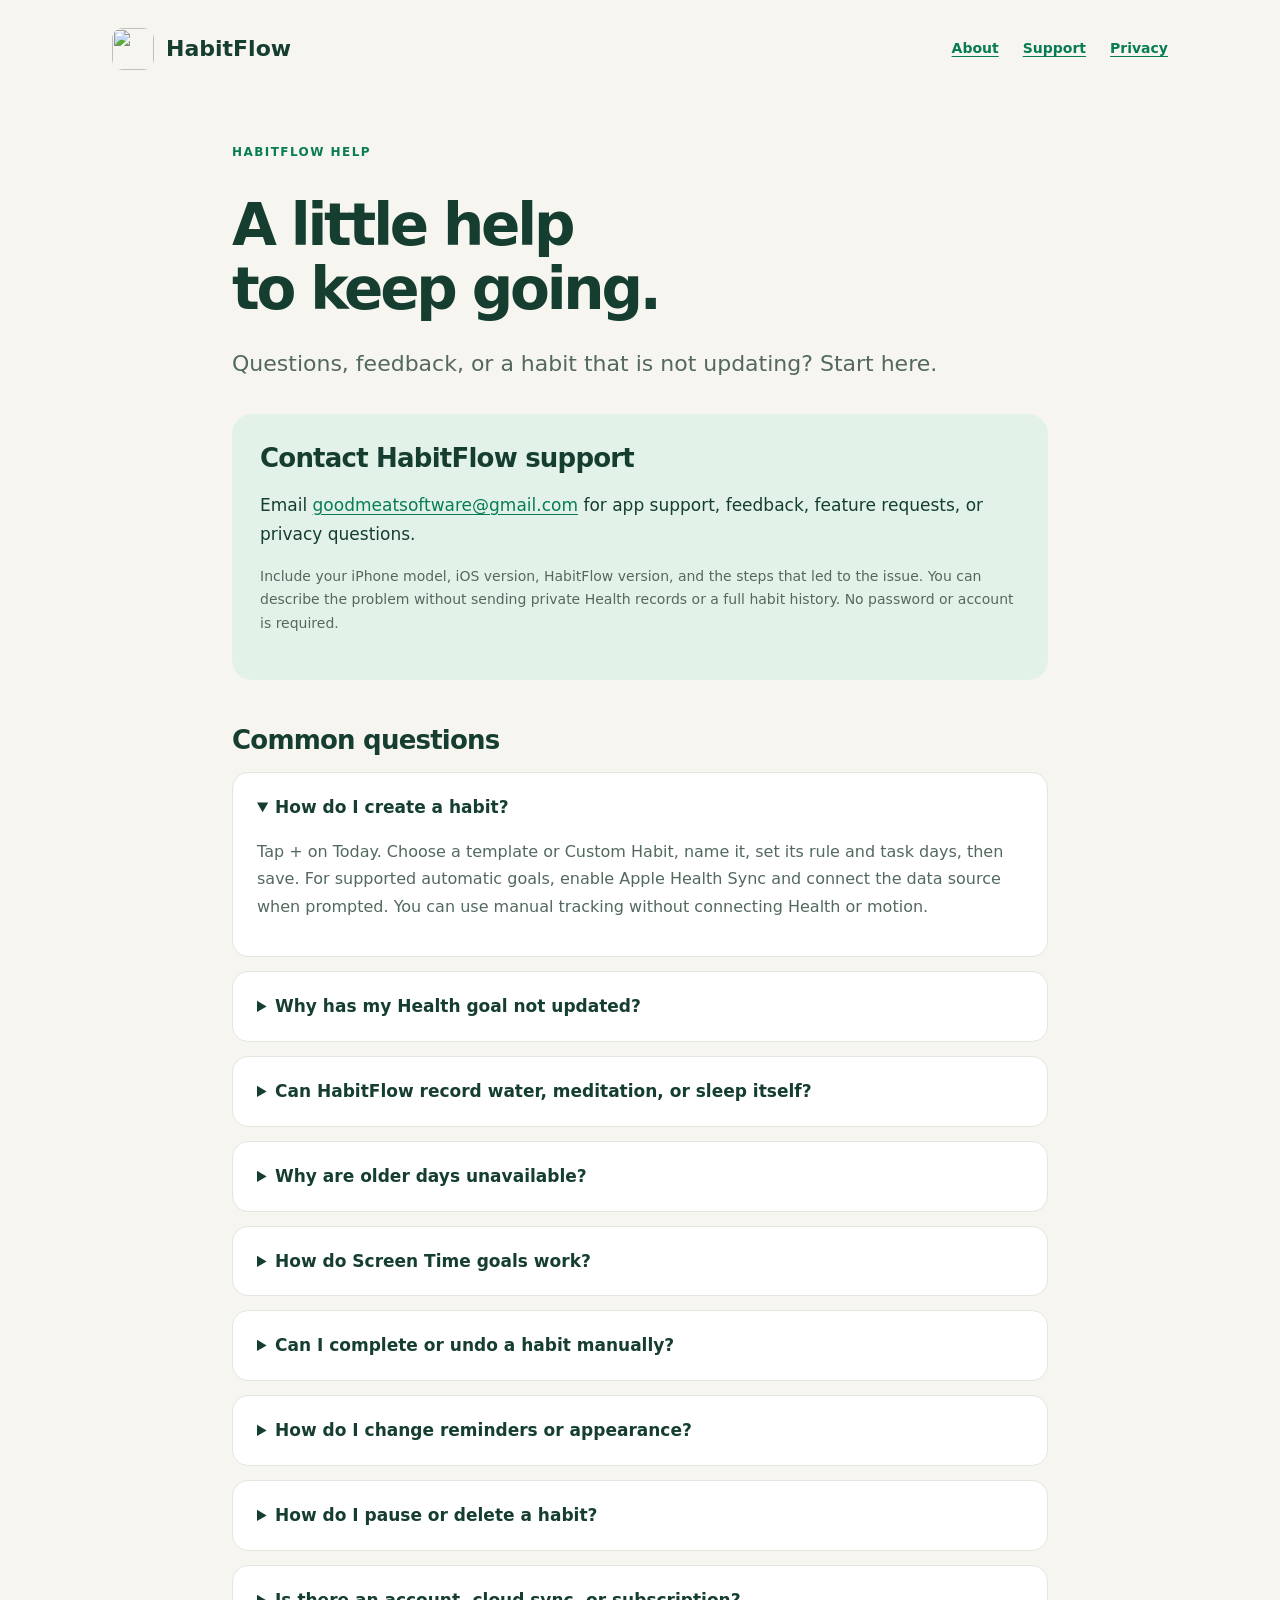
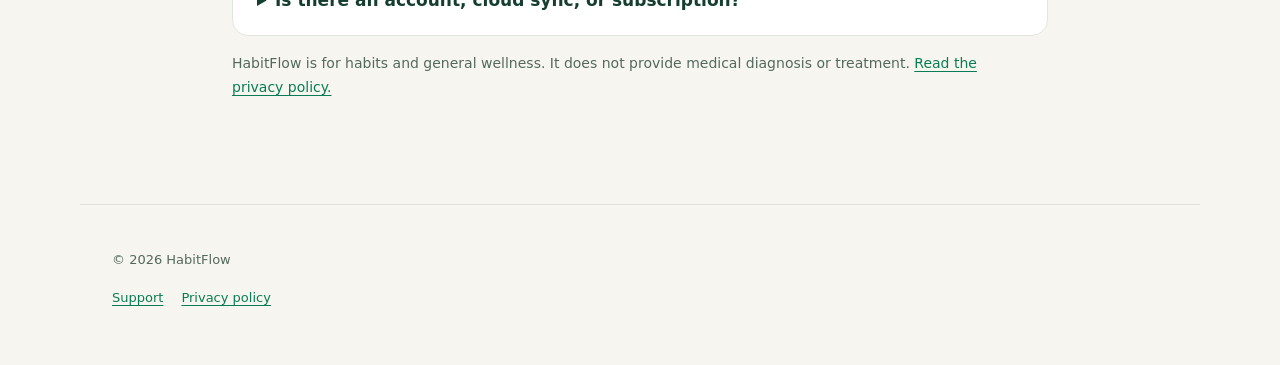
==== support.html @ bbb04924 "Add HabitFlow support and privacy pages" ====
<!doctype html>
<html lang="en"><head><meta charset="utf-8"><meta name="viewport" content="width=device-width,initial-scale=1">
<title>HabitFlow Support</title><meta name="description" content="Contact the HabitFlow developer and find answers about Health data, Screen Time goals, reminders, and local habit history.">
<link rel="icon" type="image/png" href="assets/icon.png"><link rel="stylesheet" href="style.css"></head>
<body><header><a class="brand" href="index.html"><img src="assets/icon.png" alt="">HabitFlow</a>
<nav aria-label="Main navigation"><a href="index.html">About</a><a href="support.html">Support</a><a href="privacy.html">Privacy</a></nav></header>
<main class="document"><p class="eyebrow">HABITFLOW HELP</p><h1>A little help<br>to keep going.</h1>
<p class="lead">Questions, feedback, or a habit that is not updating? Start here.</p>
<section class="contact"><h2>Contact HabitFlow support</h2><p>Email <a href="mailto:goodmeatsoftware@gmail.com">goodmeatsoftware@gmail.com</a> for app support, feedback, feature requests, or privacy questions.</p><p class="note">Include your iPhone model, iOS version, HabitFlow version, and the steps that led to the issue. You can describe the problem without sending private Health records or a full habit history. No password or account is required.</p></section>
<h2>Common questions</h2>
<details open><summary>How do I create a habit?</summary><p>Tap + on Today. Choose a template or Custom Habit, name it, set its rule and task days, then save. For supported automatic goals, enable Apple Health Sync and connect the data source when prompted. You can use manual tracking without connecting Health or motion.</p></details>
<details><summary>Why has my Health goal not updated?</summary><p>Check that the relevant measurement appears in the Health app and that HabitFlow has permission to read it. Reopen HabitFlow and use Settings → Refresh available history when appropriate. Watch records may arrive after syncing. Apple Health does not reveal whether read access was denied, so no samples can also mean permission is off or no data has been recorded. Manual completion remains available.</p></details>
<details><summary>Can HabitFlow record water, meditation, or sleep itself?</summary><p>HabitFlow evaluates supported records already available in Health; it does not write Health measurements. Use another app or device to record quantities or sessions first, or check the habit in manually.</p></details>
<details><summary>Why are older days unavailable?</summary><p>Health goals can import available retained measurements. iPhone motion supplies up to seven days of recent history. Screen Time cannot reconstruct days from before monitoring began. Permission changes, deleted source data, or interrupted monitoring can leave gaps. History imports continue in the background.</p></details>
<details><summary>How do Screen Time goals work?</summary><p>In the habit's Goal Value editor, tap Choose apps, categories, and websites, authorize Screen Time, and select activity. “At least” goals can complete after a tracked threshold is reached. “Below” goals finish after a fully monitored window closes. iOS controls event delivery and private usage reports. Reopen HabitFlow to refresh saved outcomes. These goals measure usage; they do not block apps.</p></details>
<details><summary>Can I complete or undo a habit manually?</summary><p>Yes. Use the completion control for the habit on Today. You can also open the habit to review its rule and history. A manual check-in is useful when a source measurement is missing.</p></details>
<details><summary>How do I change reminders or appearance?</summary><p>Edit a habit to enable its reminder and choose a time. Allow notifications in iPhone Settings. In HabitFlow Settings, choose System, Light, or Dark appearance.</p></details>
<details><summary>How do I pause or delete a habit?</summary><p>Open the habit, then use its action menu to pause, archive, or delete it. Deleting removes that habit and its associated saved results. It does not delete the original measurements in Apple Health. Deleting the app removes its local app data; device backups are managed separately by Apple.</p></details>
<details><summary>Is there an account, cloud sync, or subscription?</summary><p>The current app has no account, app-managed cloud sync, subscription, advertising, or analytics SDK. Habit data is stored and evaluated on the iPhone. Device or iCloud backups may include app data according to your Apple settings.</p></details>
<p class="note">HabitFlow is for habits and general wellness. It does not provide medical diagnosis or treatment. <a href="privacy.html">Read the privacy policy.</a></p></main>
<footer><p>© 2026 HabitFlow</p><p><a href="support.html">Support</a><a href="privacy.html">Privacy policy</a></p></footer></body></html>
---- style.css ----
@font-face{font-family:Manrope;src:url(assets/Manrope.ttf) format("truetype");font-weight:200 800;font-display:swap}
:root{color-scheme:light;--ink:#153e31;--muted:#53695e;--cream:#f7f5ef;--mint:#e2f2e9;--green:#087d55}*{box-sizing:border-box}body{margin:0;background:var(--cream);color:var(--ink);font:17px/1.7 Manrope,system-ui,sans-serif}a{color:var(--green);text-underline-offset:.2em}a:focus-visible,summary:focus-visible{outline:3px solid var(--green);outline-offset:5px}header,main,footer{max-width:1120px;margin:auto;padding:28px 32px}header{display:flex;align-items:center;justify-content:space-between;gap:24px}header .brand{display:flex;gap:12px;align-items:center;font-size:22px;font-weight:800;text-decoration:none;color:var(--ink)}header img{width:42px;height:42px;border-radius:11px}nav{display:flex;gap:24px;font-size:14px;font-weight:650}h1{font-size:clamp(42px,6vw,76px);line-height:1.09;letter-spacing:-.055em;margin:32px 0 24px;font-weight:780}h2{font-size:26px;letter-spacing:-.03em;line-height:1.25;margin:44px 0 16px}h3{font-size:19px;margin:0 0 8px}p,li{max-width:760px}p{margin:16px 0}.lead{font-size:22px;color:var(--muted);max-width:700px}.eyebrow{font-size:12px;letter-spacing:.12em;font-weight:750;color:var(--green)}.hero-art{width:100%;display:block;border-radius:28px;margin:40px 0}.pills{display:flex;gap:12px;flex-wrap:wrap;margin:28px 0}.pills span{padding:7px 14px;border-radius:20px;background:var(--mint);font-size:13px;font-weight:650}.cards{display:grid;grid-template-columns:repeat(3,1fr);gap:24px;margin:36px 0}.card{background:white;border:1px solid #e1e7df;border-radius:20px;padding:24px}.card p{font-size:15px;color:var(--muted)}.screens{display:grid;grid-template-columns:repeat(3,1fr);gap:24px;margin:30px 0}.screens img{display:block;width:100%;border-radius:20px}.contact{background:var(--mint);border-radius:20px;padding:28px;margin:32px 0;max-width:820px}.contact h2{margin-top:0}.contact a{overflow-wrap:anywhere}.document{max-width:880px}.document h1{font-size:clamp(40px,6vw,58px)}.document p,.document li{max-width:760px}details{background:white;border:1px solid #e1e7df;border-radius:16px;padding:20px 24px;margin:14px 0}summary{cursor:pointer;font-weight:750}details p{color:var(--muted);font-size:16px}footer{font-size:13px;color:var(--muted);border-top:1px solid #d9e3d9;margin-top:60px;padding-top:28px;padding-bottom:40px}footer a{margin-right:18px}.note{font-size:14px;color:var(--muted)}@media(max-width:650px){header,main,footer{padding-left:22px;padding-right:22px}header{flex-wrap:wrap;padding-top:22px}nav{gap:20px}.cards{grid-template-columns:1fr}.screens{gap:10px}.screens img{border-radius:10px}.hero-art{border-radius:18px}.lead{font-size:19px}.contact{padding:22px}h1{margin-top:24px}body{font-size:16px}}
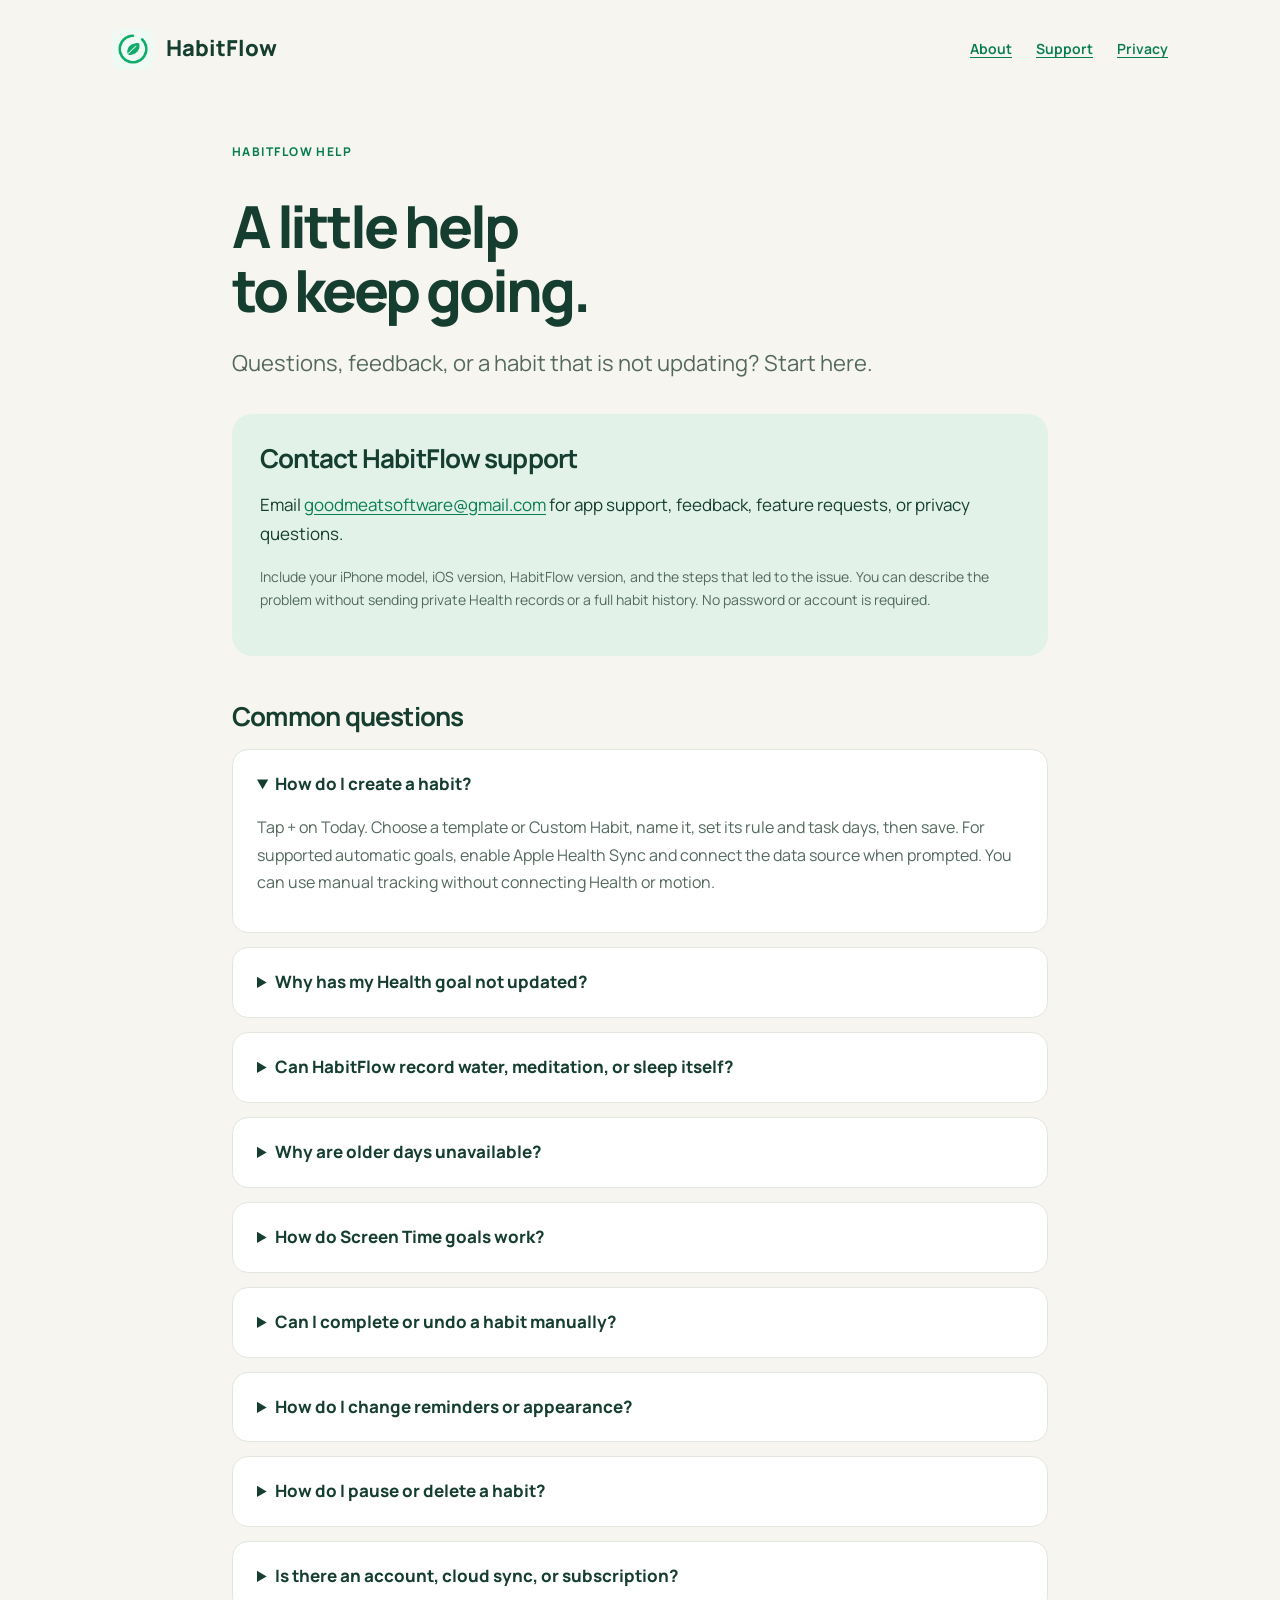
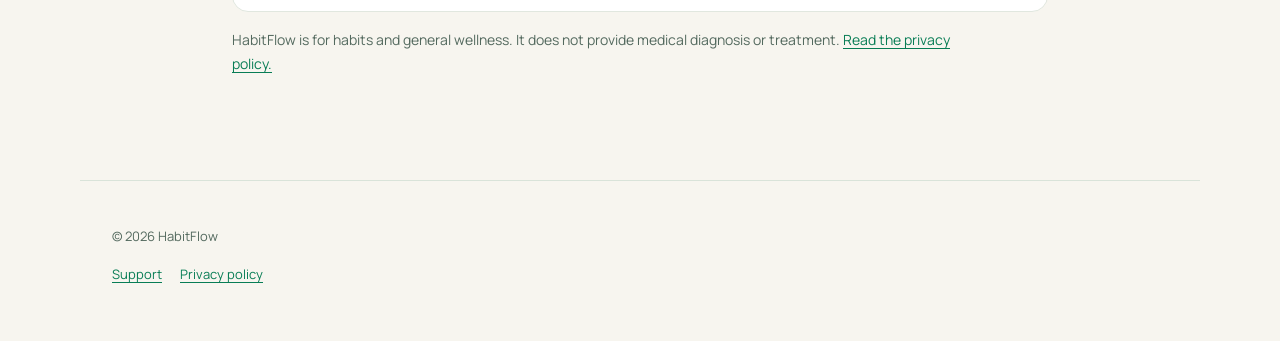
==== commit be608afc: "Explain device backup and Health history restore behavior" ====
--- a/support.html
+++ b/support.html
@@ -16,6 +16,6 @@
 <details><summary>Can I complete or undo a habit manually?</summary><p>Yes. Use the completion control for the habit on Today. You can also open the habit to review its rule and history. A manual check-in is useful when a source measurement is missing.</p></details>
 <details><summary>How do I change reminders or appearance?</summary><p>Edit a habit to enable its reminder and choose a time. Allow notifications in iPhone Settings. In HabitFlow Settings, choose System, Light, or Dark appearance.</p></details>
 <details><summary>How do I pause or delete a habit?</summary><p>Open the habit, then use its action menu to pause, archive, or delete it. Deleting removes that habit and its associated saved results. It does not delete the original measurements in Apple Health. Deleting the app removes its local app data; device backups are managed separately by Apple.</p></details>
-<details><summary>Is there an account, cloud sync, or subscription?</summary><p>The current app has no account, app-managed cloud sync, subscription, advertising, or analytics SDK. Habit data is stored and evaluated on the iPhone. Device or iCloud backups may include app data according to your Apple settings.</p></details>
+<details><summary>Is there an account, cloud sync, or subscription?</summary><p>The current app has no account, app-managed cloud sync, subscription, advertising, or analytics SDK. Habit data is stored and evaluated on the iPhone. HabitFlow excludes its complete local database from device backups. A separate backup copy of habit settings and manual check-ins may be included according to your Apple settings; imported Health measurements and automatic progress history are omitted from that copy.</p></details>
 <p class="note">HabitFlow is for habits and general wellness. It does not provide medical diagnosis or treatment. <a href="privacy.html">Read the privacy policy.</a></p></main>
 <footer><p>© 2026 HabitFlow</p><p><a href="support.html">Support</a><a href="privacy.html">Privacy policy</a></p></footer></body></html>
